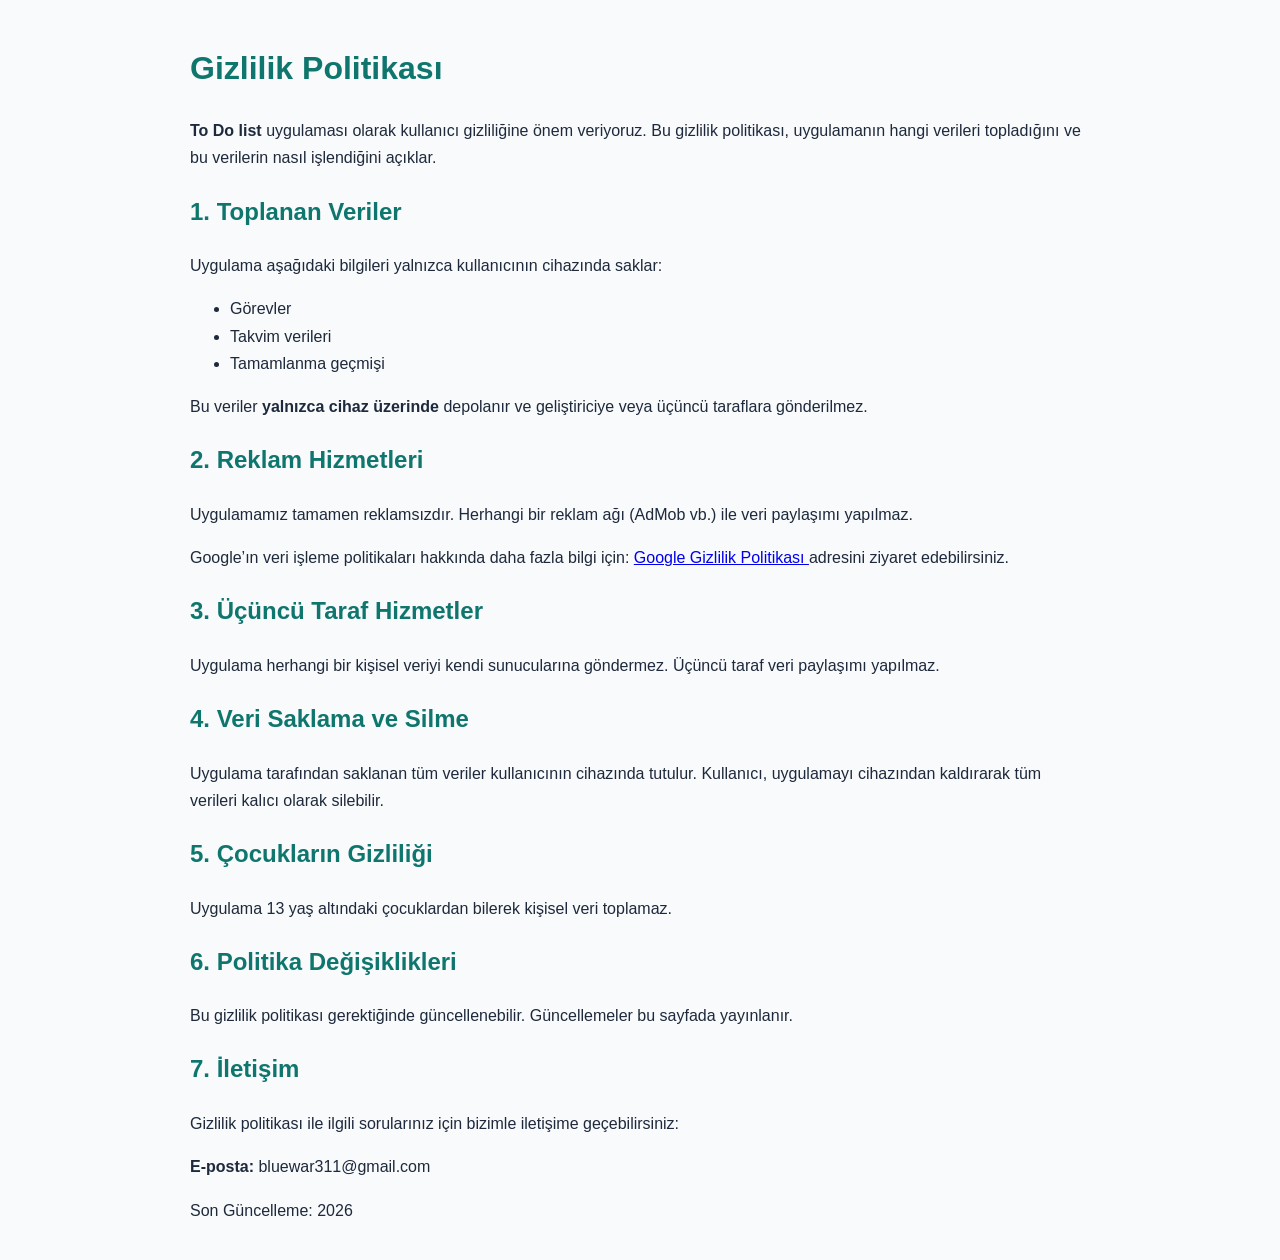
==== to-do-list-privacy.html @ b4141ab5 "Add files via upload" ====
<!DOCTYPE html>
<html lang="tr">
<head>
  <meta charset="UTF-8">
  <title>Gizlilik Politikası - To Do list</title>
  <meta name="viewport" content="width=device-width, initial-scale=1.0">
  <style>
    body {
      font-family: Arial, sans-serif;
      line-height: 1.7;
      padding: 20px;
      max-width: 900px;
      margin: auto;
      background: #f8fafc;
      color: #1e293b;
    }
    h1, h2 {
      color: #0f766e;
    }
  </style>
</head>
<body>

<h1>Gizlilik Politikası</h1>

<p><strong>To Do list</strong> uygulaması olarak kullanıcı gizliliğine önem veriyoruz. 
Bu gizlilik politikası, uygulamanın hangi verileri topladığını ve bu verilerin nasıl işlendiğini açıklar.</p>

<h2>1. Toplanan Veriler</h2>
<p>Uygulama aşağıdaki bilgileri yalnızca kullanıcının cihazında saklar:</p>
<ul>
  <li>Görevler</li>
  <li>Takvim verileri</li>
  <li>Tamamlanma geçmişi</li>
</ul>

<p>Bu veriler <strong>yalnızca cihaz üzerinde</strong> depolanır ve geliştiriciye veya üçüncü taraflara gönderilmez.</p>

<h2>2. Reklam Hizmetleri</h2>
<p>Uygulamamız tamamen reklamsızdır. Herhangi bir reklam ağı (AdMob vb.) ile veri paylaşımı yapılmaz.</p>

<p>Google’ın veri işleme politikaları hakkında daha fazla bilgi için:
<a href="https://policies.google.com/privacy" target="_blank">
Google Gizlilik Politikası
</a>
adresini ziyaret edebilirsiniz.</p>

<h2>3. Üçüncü Taraf Hizmetler</h2>
<p>Uygulama herhangi bir kişisel veriyi kendi sunucularına göndermez. 
Üçüncü taraf veri paylaşımı yapılmaz.</p>

<h2>4. Veri Saklama ve Silme</h2>
<p>Uygulama tarafından saklanan tüm veriler kullanıcının cihazında tutulur. 
Kullanıcı, uygulamayı cihazından kaldırarak tüm verileri kalıcı olarak silebilir.</p>

<h2>5. Çocukların Gizliliği</h2>
<p>Uygulama 13 yaş altındaki çocuklardan bilerek kişisel veri toplamaz.</p>

<h2>6. Politika Değişiklikleri</h2>
<p>Bu gizlilik politikası gerektiğinde güncellenebilir. 
Güncellemeler bu sayfada yayınlanır.</p>

<h2>7. İletişim</h2>
<p>Gizlilik politikası ile ilgili sorularınız için bizimle iletişime geçebilirsiniz:</p>

<p><strong>E-posta:</strong> bluewar311@gmail.com</p>

<p>Son Güncelleme: 2026</p>

</body>
</html>
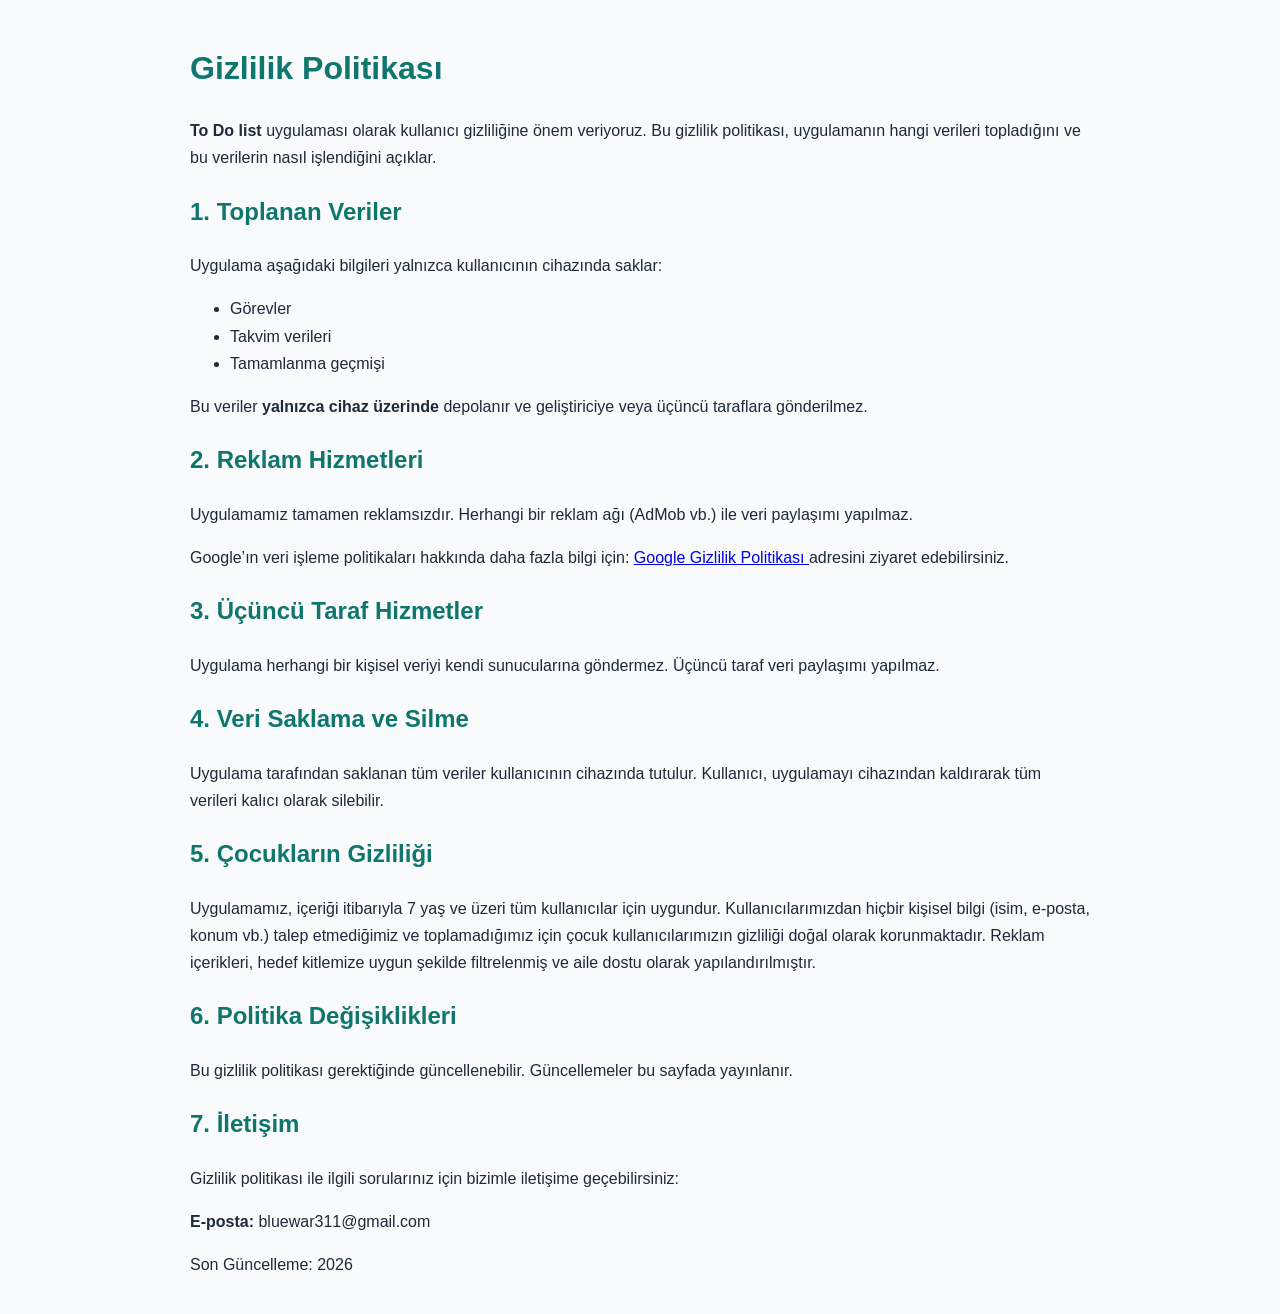
==== commit 2db89cad: "Add files via upload" ====
--- a/to-do-list-privacy.html
+++ b/to-do-list-privacy.html
@@ -54,7 +54,9 @@
 Kullanıcı, uygulamayı cihazından kaldırarak tüm verileri kalıcı olarak silebilir.</p>
 
 <h2>5. Çocukların Gizliliği</h2>
-<p>Uygulama 13 yaş altındaki çocuklardan bilerek kişisel veri toplamaz.</p>
+<p>Uygulamamız, içeriği itibarıyla 7 yaş ve üzeri tüm kullanıcılar için uygundur. 
+  Kullanıcılarımızdan hiçbir kişisel bilgi (isim, e-posta, konum vb.) talep etmediğimiz ve toplamadığımız için çocuk kullanıcılarımızın gizliliği doğal olarak korunmaktadır. 
+  Reklam içerikleri, hedef kitlemize uygun şekilde filtrelenmiş ve aile dostu olarak yapılandırılmıştır.</p>
 
 <h2>6. Politika Değişiklikleri</h2>
 <p>Bu gizlilik politikası gerektiğinde güncellenebilir. 
